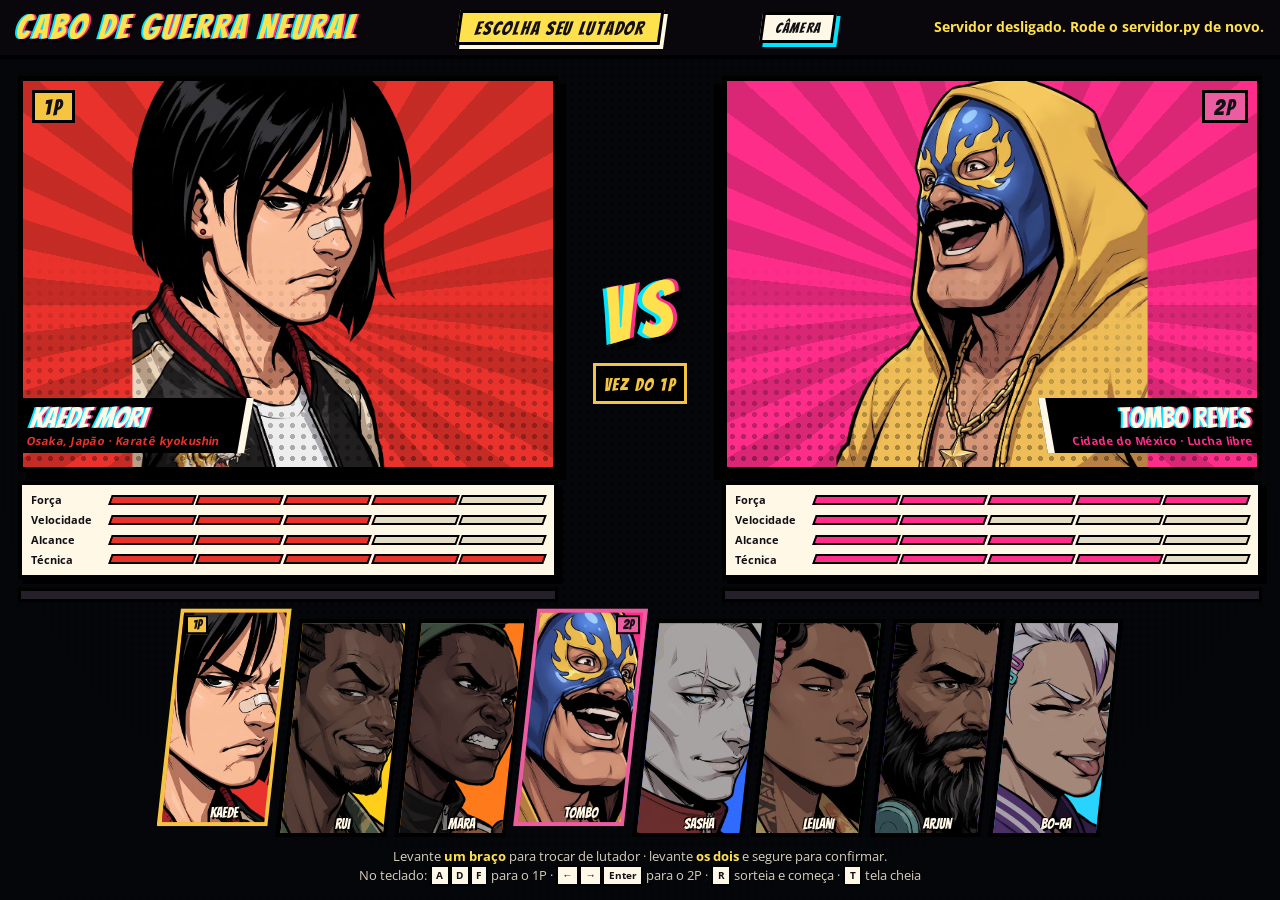
==== web/index.html @ 5a5dfa0a "Cabo de Guerra Neural: primeira versão do repositório Jogo de cabo de guerra corporal para dois joga" ====
<!DOCTYPE html>
<html lang="pt-BR">
<head>
<meta charset="utf-8">
<meta name="viewport" content="width=device-width, initial-scale=1">
<title>Cabo de Guerra Neural</title>
<link rel="stylesheet" href="estilo.css?v=2">
</head>
<body class="selecionando">

<!-- ================================================= camera, atras de tudo -->
<div id="palco">
  <video id="video" autoplay muted playsinline></video>
  <!-- a textura fica ENTRE o video e o canvas: se ficar por cima, a reticula
       picota o esqueleto, que e justamente o que precisa estar nitido -->
  <div id="textura"></div>
  <canvas id="esqueletos"></canvas>
</div>

<div id="modos">
  <span id="m-ensaio" class="bangers escondido">MODO ENSAIO</span>
  <span id="m-pausa" class="bangers escondido">PAUSA</span>
</div>

<!-- cartaz de HQ: entra batendo, some sozinho -->
<div id="cartaz" class="escondido">
  <div class="cz-fundo"></div>
  <div class="cz-raios"></div>
  <div class="cz-faixa">
    <img id="cz-retrato" alt="">
    <div class="cz-txt">
      <div id="cz-texto" class="bangers"></div>
      <div id="cz-sub" class="bangers"></div>
    </div>
  </div>
</div>

<!-- ================================================= TELA 1: selecao -->
<section id="selecao">

  <header class="faixa">
    <h1 class="logo bangers grito">CABO DE GUERRA NEURAL</h1>
    <div class="sub bangers">ESCOLHA SEU LUTADOR</div>
    <button id="btn-config" class="bangers">C&Acirc;MERA</button>
    <div id="sel-aviso"></div>
  </header>

  <div class="arena">
    <section class="lutador l1" id="sel1">
      <div class="quadro">
        <div class="raios"></div>
        <img class="fig" alt="">
        <div class="retic"></div>
        <span class="tag bangers">1P</span>
        <div class="placa"><h2 class="nome"></h2><div class="meta"></div></div>
        <div class="trava">PRONTO!</div>
      </div>
      <div class="stats"></div>
      <div class="conf"><i></i></div>
    </section>

    <div class="meio">
      <div class="vsmark bangers grito">VS</div>
      <div class="vez" id="vez"></div>
    </div>

    <section class="lutador l2" id="sel2">
      <div class="quadro">
        <div class="raios"></div>
        <img class="fig" alt="">
        <div class="retic"></div>
        <span class="tag bangers">2P</span>
        <div class="placa"><h2 class="nome"></h2><div class="meta"></div></div>
        <div class="trava">PRONTO!</div>
      </div>
      <div class="stats"></div>
      <div class="conf"><i></i></div>
    </section>
  </div>

  <nav class="roster" id="roster"></nav>

  <p class="dica" id="dica-sel">
    Levante <b>um bra&ccedil;o</b> para trocar de lutador &middot;
    levante <b>os dois</b> e segure para confirmar.
    <br>No teclado: <kbd>A</kbd><kbd>D</kbd><kbd>F</kbd> para o 1P &middot;
    <kbd>&larr;</kbd><kbd>&rarr;</kbd><kbd>Enter</kbd> para o 2P &middot;
    <kbd>R</kbd> sorteia e come&ccedil;a &middot; <kbd>T</kbd> tela cheia
  </p>

</section>

<!-- ================================================= TELA 2: partida -->
<section id="partida" class="escondido">

  <header class="faixa">
    <h1 class="logo mini bangers grito">CABO DE GUERRA NEURAL</h1>
    <div class="pill bangers">RODADA 2 &middot; ESPELHO</div>
    <div class="diag">
      <span id="fps">--</span> FPS <span class="sep">&middot;</span>
      <span id="lat">--</span> ms <span class="sep">&middot;</span>
      <span id="modelo">yolo</span>
    </div>
  </header>

  <div class="corda-area">
    <div class="avatar a1" id="av1">
      <div class="moldura"><div class="raios"></div><img alt=""><span class="tag bangers">1P</span></div>
      <span class="nome"></span>
    </div>

    <div id="trilho">
      <div class="zona zona-j1"></div>
      <div class="zona zona-j2"></div>
      <div id="corda"></div>
      <div id="meio"></div>
      <div id="no"></div>
    </div>

    <div class="avatar a2" id="av2">
      <div class="moldura"><div class="raios"></div><img alt=""><span class="tag bangers">2P</span></div>
      <span class="nome"></span>
    </div>
  </div>

  <div class="centro">
    <div id="painel">
      <!-- faixa de quem e a vez: retrato + 1P/2P + nome, na cor do personagem -->
      <div id="p-quem">
        <img id="p-retrato" alt="">
        <span id="p-tag" class="bangers"></span>
        <span id="p-nome" class="bangers"></span>
      </div>
      <div id="p-titulo"></div>
      <canvas id="alvo" width="200" height="220"></canvas>
      <div id="p-contagem" class="bangers grito"></div>
      <div id="bloco-sem">
        <div id="p-rotulo">SEMELHAN&Ccedil;A</div>
        <div id="p-valor" class="bangers grito"></div>
      </div>
      <div id="p-dica"></div>
    </div>
  </div>

  <footer class="rodadas">
    <div class="chip">
      <div class="chip-n">1</div>
      <div><div class="chip-t">FAROESTE</div><div class="chip-s">rea&ccedil;&atilde;o ao sinal</div></div>
    </div>
    <div class="chip ativo">
      <div class="chip-n">2</div>
      <div><div class="chip-t">ESPELHO</div><div class="chip-s">agora</div></div>
    </div>
    <div class="chip">
      <div class="chip-n">3</div>
      <div><div class="chip-t">POLICHINELO</div><div class="chip-s">final &middot; vale o dobro</div></div>
    </div>
  </footer>

</section>

<!-- ================================================= configuracao -->
<section id="config" class="escondido">
  <div class="cfg-caixa">
    <header class="cfg-topo">
      <h2 class="bangers grito">CONFIGURA&Ccedil;&Atilde;O</h2>
      <button id="cfg-fechar" class="bangers">FECHAR</button>
    </header>
    <div class="cfg-corpo">
      <h3 class="bangers">C&Acirc;MERA</h3>
      <div id="cfg-cameras"></div>
      <p id="cfg-info"></p>
      <p class="cfg-pe">
        A escolha fica gravada neste navegador e volta sozinha na pr&oacute;xima vez.
        Se a c&acirc;mera for desligada, o jogo cai na padr&atilde;o.
      </p>

      <h3 class="bangers" style="margin-top:2.2vmin">IMAGEM</h3>
      <div id="cfg-controles"></div>
      <p class="cfg-pe" id="cfg-caps"></p>

      <h3 class="bangers" style="margin-top:2.2vmin">ENSAIO SOZINHO</h3>
      <div id="cfg-modos">
        <button id="cfg-solo" class="cam">
          <span class="n">E</span>
          <span class="rot">Jogar sozinho, contra voc&ecirc; mesmo</span>
          <span class="marca"></span>
        </button>
        <button id="cfg-pausa" class="cam">
          <span class="n">P</span>
          <span class="rot">Pausar a rodada onde est&aacute;</span>
          <span class="marca"></span>
        </button>
      </div>
      <p class="cfg-pe">
        No ensaio, a sua pose &eacute; fotografada no fim da etapa <b>segure a pose</b> e
        voc&ecirc; tem de reproduzi-la na etapa <b>copie a pose</b>. Segurou parado, nota
        alta; mexeu, cai. D&aacute; para percorrer a rodada inteira sem segunda pessoa.
        <b>Desligue antes da feira.</b>
      </p>
    </div>
  </div>
</section>

<div id="teclas">ESPA&Ccedil;O recome&ccedil;a &middot; ESC sele&ccedil;&atilde;o &middot; E ensaio sozinho &middot; P pausa &middot; C c&acirc;mera &middot; T tela cheia</div>

<script src="app.js?v=2"></script>
</body>
</html>
---- web/estilo.css ----
/* ==========================================================================
   Cabo de Guerra Neural - estetica "Punho de Nanquim"
   Arcade de luta dos anos 90 em papel de HQ: tinta quase preta, papel creme,
   reticula, raios girando, placas tortas com sombra dura e Bangers nos
   letreiros.

   IDENTIDADE TRAVADA (2a versao, 25/11 a noite). Nao muda mais ate o
   workshop, porque a captura da Figura 2 do banner sai desta tela.
   - Cores dos jogadores continuam amarelo/rosa, as mesmas da Figura 1.
   - A camera com os esqueletos continua visivel na partida. Os retratos
     entram como avatar no canto, nunca por cima do video.
   ========================================================================== */

@font-face { font-family: 'Bangers'; src: url('fontes/Bangers.ttf') format('truetype'); font-display: swap; }
@font-face { font-family: 'OS'; src: url('fontes/OS-Regular.ttf') format('truetype'); font-weight: 400; }
@font-face { font-family: 'OS'; src: url('fontes/OS-Bold.ttf') format('truetype'); font-weight: 700; }

:root {
  --tinta:  #121015;
  --papel:  #fff8e7;
  --j1:     #f5c542;   /* Jogador 1 - mesma da Figura 1 do banner */
  --j2:     #ec5ca0;   /* Jogador 2 - mesma da Figura 1 do banner */
  --cap:    #ffe14d;
  --cy:     #00e5ff;
  --mg:     #ff2d8a;
  --cinza:  #a9a294;
}

* { box-sizing: border-box; margin: 0; padding: 0; min-width: 0; }

html, body {
  height: 100%;
  background: var(--tinta);
  color: var(--papel);
  font: 700 16px/1.4 'OS', system-ui, sans-serif;
  overflow: hidden;
  /* cursor temático em vez de escondido: dá para operar o estande sem
     perder o mouse, e o desenho segue o traço de nanquim do resto */
  cursor: url('cursores/nanquim.svg') 3 2, auto;
}

.bangers {
  font-family: 'Bangers', Impact, sans-serif;
  font-weight: 400;
  letter-spacing: 0.09em;      /* Bangers e estreita: sem respiro vira borrao */
  line-height: 1;
}

/* letreiro com contorno e fantasma ciano/magenta - a assinatura do estilo.
   Tudo em em para o efeito encolher junto com a fonte: em px, um letreiro
   pequeno fica com mais contorno que letra. */
.grito {
  color: var(--cap);
  -webkit-text-stroke: 0.035em var(--tinta);
  paint-order: stroke fill;
  text-shadow: -0.055em 0 0 var(--cy), 0.055em 0 0 var(--mg), 0.08em 0.09em 0 #000;
}

/* ====================================================== camera (fundo de tudo) */
#palco { position: fixed; inset: 0; overflow: hidden; background: #05060a; }
#video, #esqueletos, #textura { position: absolute; inset: 0; width: 100%; height: 100%; }
#video {
  /* o recorte da analise acompanha estas duas variaveis (ver recorteFonte) */
  object-fit: var(--fit, cover);
  transform: scaleX(-1) scale(var(--zoom, 1));   /* espelhado, como num espelho */
  filter: saturate(0.85) contrast(1.08);
}
#textura {
  pointer-events: none;
  background:
    radial-gradient(ellipse at center, transparent 40%, rgba(5,6,10,0.88) 100%),
    radial-gradient(rgba(0,0,0,0.42) 1.5px, transparent 1.9px);
  background-size: auto, 8px 8px;
}
body.selecionando #video { filter: saturate(0.5) brightness(0.42) contrast(1.1); }

/* raios girando, usados nos quadros da selecao */
.raios {
  position: absolute; left: 50%; top: 58%; width: 230%; aspect-ratio: 1;
  translate: -50% -50%; pointer-events: none;
  background: repeating-conic-gradient(#0000 0 6deg, #00000026 6deg 12deg);
  animation: girar 24s steps(48) infinite;
}
.l2 .raios, .a2 .raios { animation-direction: reverse; }
@keyframes girar { to { rotate: 1turn; } }

.retic {
  position: absolute; inset: auto 0 0 0; height: 55%; pointer-events: none; opacity: 0.32;
  background: radial-gradient(#000 2.3px, transparent 2.7px) 0 0 / 11px 11px;
  -webkit-mask: linear-gradient(transparent, #000); mask: linear-gradient(transparent, #000);
}

.escondido { display: none !important; }

/* ====================================================== faixas comuns */
.faixa {
  display: flex; align-items: center; gap: 1.4vmin;
  padding: 1.1vmin 1.8vmin;
  background: rgba(10,8,12,0.92);
  border-bottom: 4px solid #000;
}
.logo { font-size: 3.8vmin; transform: skew(-6deg); white-space: nowrap; }
.logo.mini { font-size: 2.6vmin; }
.sub {
  font-size: 2.1vmin; background: var(--cap); color: var(--tinta);
  padding: 0.7vmin 1.6vmin 0.4vmin; border: 3px solid #000;
  box-shadow: 4px 4px 0 var(--papel); transform: skew(-8deg);
}
.pill {
  margin-left: auto; font-size: 1.7vmin; background: var(--papel); color: var(--tinta);
  padding: 0.7vmin 1.3vmin 0.4vmin; border: 3px solid #000;
  box-shadow: 4px 4px 0 var(--cy); transform: skew(-8deg);
}
.diag {
  font: 700 1.25vmin/1.4 'OS', sans-serif; color: var(--cinza);
  font-variant-numeric: tabular-nums; min-width: 16vmin; text-align: right;
}
.diag .sep { opacity: 0.4; }

/* ====================================================== TELA: SELECAO */
#selecao {
  position: fixed; inset: 0;
  display: grid; grid-template-rows: auto 1fr auto auto;
}
#selecao .faixa { justify-content: space-between; }
#sel-aviso {
  font-size: 1.5vmin; color: var(--cap); text-align: right; min-width: 22vmin;
}

.arena {
  display: grid; grid-template-columns: 1fr 15vmin 1fr;
  gap: 1.6vmin; align-items: center; padding: 1.6vmin 2vmin;
  min-height: 0;
}
.lutador { display: flex; flex-direction: column; gap: 1vmin; min-height: 0; }

.quadro {
  position: relative; height: 44vh; overflow: hidden;
  border: 5px solid #000; background: var(--fc, #444);
  box-shadow: 8px 8px 0 #000;
  transition: background 0.2s steps(2);
}
.l2 .quadro { box-shadow: -8px 8px 0 #000; }

.quadro .fig {
  position: absolute; bottom: 0; left: 50%; height: 108%; width: auto; max-width: none;
  translate: -50% 0; pointer-events: none; user-select: none;
  animation: respira 1.6s steps(2) infinite alternate;
}
.l2 .quadro .fig { scale: -1 1; }
@keyframes respira { to { transform: translateY(-6px); } }

.quadro.entrou .fig { animation: entraL 0.36s steps(5); }
.l2 .quadro.entrou .fig { animation-name: entraR; }
@keyframes entraL { from { transform: translateX(-40%); } }
@keyframes entraR { from { transform: translateX(40%); } }

.tag {
  position: absolute; top: 1vmin; left: 1vmin; z-index: 3;
  font-size: 2.4vmin; padding: 0.4vmin 1vmin 0.2vmin;
  border: 3px solid #000; color: var(--tinta);
}
.l1 .tag, .a1 .tag { background: var(--j1); }
.l2 .tag, .a2 .tag { background: var(--j2); left: auto; right: 1vmin; }

.placa {
  position: absolute; z-index: 3; left: -8px; bottom: 1.6vmin;
  padding: 0.8vmin 2.2vmin 0.5vmin 1.6vmin; background: #000;
  transform: skew(-10deg); border-right: 7px solid var(--papel);
}
.l2 .placa {
  left: auto; right: -8px; transform: skew(10deg);
  border-right: 0; border-left: 7px solid var(--papel); text-align: right;
  padding: 0.8vmin 1.6vmin 0.5vmin 2.2vmin;
}
.placa .nome {
  font-family: 'Bangers', Impact, sans-serif; font-weight: 400;
  font-size: 3.2vmin; line-height: 0.95; color: var(--papel);
  text-shadow: -2px 0 0 var(--cy), 2px 0 0 var(--mg);
}
.placa .meta { font-size: 1.25vmin; color: var(--fc, #fff); letter-spacing: 0.04em; }

/* carimbo PRONTO */
.trava {
  position: absolute; z-index: 4; inset: auto 0 38% 0; text-align: center;
  font-family: 'Bangers', Impact, sans-serif; font-weight: 400; font-size: 5vmin;
  color: var(--cap); -webkit-text-stroke: 3px #000;
  text-shadow: 5px 6px 0 #000; opacity: 0; transform: rotate(-9deg);
}
.lutador.pronto .trava { opacity: 1; animation: carimbo 0.36s steps(4); }
.lutador.pronto .quadro { outline: 5px solid var(--cap); outline-offset: -11px; }
@keyframes carimbo { from { transform: scale(2.4) rotate(-20deg); opacity: 0; } }

.stats {
  background: var(--papel); color: var(--tinta); border: 4px solid #000;
  padding: 0.8vmin 1vmin; display: grid; gap: 0.45vmin; box-shadow: 5px 5px 0 #000;
}
.linha { display: grid; grid-template-columns: 7em 1fr; align-items: center; font-size: 1.25vmin; }
.barra { display: grid; grid-template-columns: repeat(5, 1fr); gap: 3px; }
.barra i { height: 1.1vmin; border: 2px solid #000; transform: skew(-20deg); background: #e5dcc6; }
.barra i.on { background: var(--fc, #888); }

/* progresso de confirmacao com o corpo */
.conf { height: 1.6vmin; border: 3px solid #000; background: #241f28; }
.conf i { display: block; height: 100%; width: 0%; background: var(--cap); transition: width 0.1s linear; }

.meio { display: flex; flex-direction: column; align-items: center; gap: 1.4vmin; }
.vsmark { font-size: 8.5vmin; transform: rotate(-8deg); }
.vez {
  font-family: 'Bangers', Impact, sans-serif; font-weight: 400; font-size: 2vmin;
  letter-spacing: 0.08em; white-space: nowrap;
  text-align: center; padding: 0.6vmin 0.9vmin 0.4vmin; border: 3px solid currentColor; background: #000;
}

/* na selecao, a legenda de teclas da partida nao aparece */
body.selecionando #teclas { display: none; }

.roster { display: flex; justify-content: center; padding: 0 2.6vmin; }
.tile {
  position: relative; flex: 1 1 0; max-width: 15vmin; aspect-ratio: 0.62;
  margin: 0 -0.9vmin; border: 0; background: #000;
  cursor: url('cursores/mao.svg') 14 2, pointer;
  clip-path: polygon(18% 0, 100% 0, 82% 100%, 0 100%);
  transition: transform 0.12s steps(2);
}
.tile .in {
  position: absolute; inset: 4px 5px; overflow: hidden; background: var(--fc, #333);
  clip-path: polygon(18% 0, 100% 0, 82% 100%, 0 100%);
}
.tile img {
  position: absolute; inset: 0; width: 100%; height: 100%; object-fit: cover;
  filter: saturate(0.65) brightness(0.7); transition: filter 0.1s steps(2);
}
.tile .n {
  position: absolute; left: 0; right: 0; bottom: 0.6vmin; text-align: center;
  font-family: 'Bangers', Impact, sans-serif; font-weight: 400; font-size: 1.6vmin;
  color: var(--papel); text-shadow: 2px 2px 0 #000, -1px -1px 0 #000;
}
.tile.c1 img, .tile.c2 img { filter: none; }
.tile.c1, .tile.c2 { transform: translateY(-1.2vmin); z-index: 2; }
.tile.c1 { background: var(--j1); } .tile.c2 { background: var(--j2); }
.tile.c1.c2 { background: var(--cap); }
.marca {
  position: absolute; top: 0.7vmin; z-index: 3;
  font-family: 'Bangers', Impact, sans-serif; font-weight: 400; font-size: 1.4vmin;
  padding: 0.2vmin 0.5vmin 0.05vmin; border: 2px solid #000; color: var(--tinta);
}
.marca.m1 { left: 22%; background: var(--j1); }
.marca.m2 { right: 6%; background: var(--j2); }

.dica {
  padding: 1.2vmin 2vmin 1.6vmin; text-align: center;
  font: 400 1.4vmin/1.5 'OS', sans-serif; color: #d8d0bd;
}
.dica b { color: var(--cap); font-weight: 700; }
.dica kbd {
  font: 700 1.15vmin 'OS', sans-serif; background: var(--papel); color: var(--tinta);
  border: 2px solid #000; padding: 0.15vmin 0.5vmin;
}

/* ====================================================== TELA: PARTIDA */
#partida {
  position: fixed; inset: 0;
  display: grid; grid-template-rows: auto auto 1fr auto;
}

.corda-area {
  display: grid; grid-template-columns: auto 1fr auto; gap: 1.4vmin;
  align-items: center; padding: 1.2vmin 1.8vmin;
  background: rgba(10,8,12,0.9); border-bottom: 4px solid #000;
}
.avatar { position: relative; width: 11vmin; }
.avatar .moldura {
  position: relative; height: 7.4vmin; overflow: hidden;
  border: 4px solid #000; background: var(--fc, #444); box-shadow: 4px 4px 0 #000;
}
.a2 .moldura { box-shadow: -4px 4px 0 #000; }
.avatar img {
  position: absolute; bottom: -12%; left: 50%; height: 150%; width: auto; max-width: none;
  translate: -50% 0;
}
.a2 img { scale: -1 1; }
.avatar .tag { top: 0.3vmin; left: 0.3vmin; font-size: 1.5vmin; padding: 0.15vmin 0.6vmin 0.05vmin; }
.a2 .tag { left: auto; right: 0.3vmin; }
.avatar .nome {
  display: block; margin-top: 0.4vmin; text-align: center;
  font-family: 'Bangers', Impact, sans-serif; font-weight: 400; font-size: 1.5vmin;
  color: var(--papel);
}

#trilho {
  position: relative; height: 6.6vmin;
  background: #05060a; border: 4px solid #000;
  box-shadow: inset 0 0 0 3px #1c1821;
}
.zona { position: absolute; top: 0; bottom: 0; width: 9%; }
.zona-j1 { left: 0;  background: repeating-linear-gradient(45deg, #5c4a10 0 9px, #43360b 9px 18px); }
.zona-j2 { right: 0; background: repeating-linear-gradient(45deg, #5c1640 9px 18px, #431030 0 9px); }
#corda {
  position: absolute; left: 9%; right: 9%; top: 50%; height: 1.5vmin;
  transform: translateY(-50%);
  background: repeating-linear-gradient(60deg, #c9a46b 0 7px, #9c7b46 7px 14px);
  border-top: 2px solid #e3c694; border-bottom: 2px solid #6d5230;
}
#meio { position: absolute; left: 50%; top: 6%; bottom: 6%; width: 3px; margin-left: -1.5px; background: #3b3340; }
#no {
  position: absolute; left: 50%; top: 7%; bottom: 7%; width: 2.8vmin; margin-left: -1.4vmin;
  background: var(--mg); border: 3px solid var(--papel);
  box-shadow: 0 0 2.5vmin rgba(255,45,138,0.6);
  transform: translateX(var(--pos, 0px));
  transition: transform 0.55s cubic-bezier(0.34, 1.4, 0.5, 1);
}

.centro { position: relative; }
#painel {
  position: absolute; left: 50%; top: 50%; transform: translate(-50%, -50%);
  width: 54vmin; padding: 0 0 2.4vmin;
  background: rgba(10,8,12,0.93); border: 5px solid #000;
  outline: 3px solid var(--papel); outline-offset: -11px;
  box-shadow: 9px 9px 0 rgba(0,0,0,0.8);
  text-align: center; display: flex; flex-direction: column; align-items: center; gap: 1.4vmin;
}

/* faixa de quem e a vez. Fundo chapado na cor do personagem e texto preto ou
   creme conforme a luminancia: le-se de longe seja qual for o lutador. */
#p-quem {
  align-self: stretch; display: flex; align-items: center; gap: 1.2vmin;
  padding: 0.8vmin 1.6vmin; margin-bottom: 0.6vmin;
  background: var(--fc, #888); color: var(--fct, #121015);
  border-bottom: 5px solid #000;
}
#p-retrato {
  width: 7.4vmin; height: 7.4vmin; object-fit: cover; object-position: 50% 38%;
  border: 3px solid #000; background: rgba(0,0,0,0.25); flex: none;
}
#p-tag {
  font-size: 2.2vmin; padding: 0.3vmin 0.9vmin 0.1vmin;
  border: 3px solid #000; color: #121015; background: var(--jc, #fff); flex: none;
}
#p-nome {
  font-size: 5.4vmin; line-height: 1; text-align: left; flex: 1;
  text-shadow: 2px 3px 0 rgba(0,0,0,0.35);
  white-space: nowrap; overflow: hidden; text-overflow: ellipsis;
}
#p-titulo {
  font-family: 'Bangers', Impact, sans-serif; font-weight: 400; font-size: 4.2vmin;
  line-height: 1.05; color: var(--papel); text-shadow: 3px 4px 0 #000;
  padding: 0 1.6vmin;
}
#p-contagem { font-size: 11vmin; }
#p-rotulo { font-size: 1.5vmin; color: var(--cinza); letter-spacing: 0.22em; }
#p-valor  { font-size: 8.5vmin; }
#p-dica   { font: 700 1.9vmin/1.35 'OS', sans-serif; color: var(--papel); }
#alvo { width: 15vmin; height: 16.5vmin; }
#bloco-sem { display: flex; flex-direction: column; align-items: center; gap: 0.3vmin; }
/* o painel perdeu o padding lateral por causa da faixa: devolve aos filhos */
#painel > *:not(#p-quem) { max-width: calc(100% - 3.2vmin); }

/* balao de fala, para a dica do pior membro */
#p-dica.balao {
  position: relative; background: #fff; color: var(--tinta);
  border: 3px solid #000; border-radius: 22px; padding: 0.8vmin 1.4vmin;
}
#p-dica.balao::before {
  content: ""; position: absolute; top: -15px; left: 28px;
  border: 8px solid transparent; border-bottom: 10px solid #000;
}
#p-dica.balao::after {
  content: ""; position: absolute; top: -8px; left: 31px;
  border: 6px solid transparent; border-bottom: 8px solid #fff;
}

.cor-j1 { color: var(--j1); }
.cor-j2 { color: var(--j2); }

.rodadas {
  display: grid; grid-template-columns: repeat(3, 1fr); gap: 1.2vmin;
  padding: 1.2vmin 1.8vmin 3.4vmin;   /* espaco para a legenda de teclas */
  background: rgba(10,8,12,0.92); border-top: 4px solid #000;
}
.chip {
  display: flex; align-items: center; gap: 1.1vmin;
  padding: 0.9vmin 1.2vmin; border: 3px solid #000; background: #1a1620;
  opacity: 0.5; transform: skew(-7deg);
}
.chip > * { transform: skew(7deg); }
.chip.ativo { background: var(--cap); color: var(--tinta); opacity: 1; box-shadow: 4px 4px 0 #000; }
.chip-n { font-family: 'Bangers', Impact, sans-serif; font-weight: 400; font-size: 2.4vmin; width: 2.6vmin; }
.chip-t { font-family: 'Bangers', Impact, sans-serif; font-weight: 400; font-size: 1.7vmin; }
.chip-s { font: 400 1.25vmin 'OS', sans-serif; margin-top: 0.2vmin; }

#teclas {
  position: fixed; left: 0; right: 0; bottom: 0.3vmin; text-align: center;
  font: 400 1.15vmin 'OS', sans-serif; color: #6b6373; pointer-events: none;
}

/* o no ja usa transform para a posicao: a pulsacao tem de reaplica-la */
@keyframes pulsaNo {
  0%, 100% { transform: translateX(var(--pos, 0px)) scale(1); }
  50%      { transform: translateX(var(--pos, 0px)) scale(1.18); }
}
#no.pulsando { animation: pulsaNo 0.6s steps(2) infinite; }

@media (prefers-reduced-motion: reduce) { * { animation: none !important; } }

/* ====================================================== configuracao de camera */
#btn-config {
  font-size: 1.6vmin; letter-spacing: 0.08em;
  background: var(--papel); color: var(--tinta);
  border: 3px solid #000; box-shadow: 4px 4px 0 var(--cy);
  padding: 0.7vmin 1.3vmin 0.45vmin; transform: skew(-8deg);
  cursor: url('cursores/mao.svg') 14 2, pointer;
}
#btn-config:active { transform: skew(-8deg) translate(3px, 3px); box-shadow: 1px 1px 0 var(--cy); }

#config {
  position: fixed; inset: 0; z-index: 50;
  display: flex; align-items: center; justify-content: flex-start;
  padding: 0 0 0 6vmin;
  background: linear-gradient(90deg, rgba(8,6,10,0.92) 0%, rgba(8,6,10,0.75) 45%, transparent 75%);
}
/* enquanto configura, a camera fica clara: e o que se esta olhando */
body.configurando #video { filter: saturate(0.9) contrast(1.05) !important; }

.cfg-caixa {
  width: 56vmin; max-height: 86vh; overflow: auto;
  background: rgba(14,11,18,0.97); border: 5px solid #000;
  outline: 3px solid var(--papel); outline-offset: -11px;
  box-shadow: 9px 9px 0 rgba(0,0,0,0.8);
}
.cfg-topo {
  display: flex; align-items: center; justify-content: space-between; gap: 1.4vmin;
  padding: 1.2vmin 1.8vmin; border-bottom: 5px solid #000; background: rgba(0,0,0,0.35);
}
.cfg-topo h2 { font-size: 3vmin; transform: skew(-6deg); }
#cfg-fechar {
  font-size: 1.6vmin; letter-spacing: 0.08em;
  background: var(--cap); color: var(--tinta); border: 3px solid #000;
  box-shadow: 4px 4px 0 #000; padding: 0.6vmin 1.2vmin 0.4vmin; transform: skew(-8deg);
  cursor: url('cursores/mao.svg') 14 2, pointer;
}
.cfg-corpo { padding: 1.8vmin; }
.cfg-corpo h3 {
  font-size: 1.9vmin; letter-spacing: 0.12em; color: var(--cap);
  margin-bottom: 1.1vmin;
}
#cfg-cameras { display: flex; flex-direction: column; gap: 0.9vmin; }

.cam {
  display: flex; align-items: center; gap: 1.2vmin; width: 100%; text-align: left;
  padding: 1vmin 1.2vmin; background: #1b1722; color: var(--papel);
  border: 3px solid #000; font: 700 1.5vmin/1.3 'OS', sans-serif;
  cursor: url('cursores/mao.svg') 14 2, pointer;
}
.cam:hover { background: #262033; }
.cam.ativa { background: var(--cap); color: var(--tinta); box-shadow: 4px 4px 0 #000; }
.cam .n {
  font-family: 'Bangers', Impact, sans-serif; font-weight: 400; font-size: 2.2vmin;
  width: 3vmin; flex: none; text-align: center;
  border: 2px solid currentColor; padding: 0.1vmin 0;
}
.cam .rot { flex: 1; overflow: hidden; text-overflow: ellipsis; }
.cam .marca {
  font-family: 'Bangers', Impact, sans-serif; font-weight: 400; font-size: 1.4vmin;
  letter-spacing: 0.08em; flex: none;
}
.cam.ocupada { opacity: 0.55; }

#cfg-info {
  margin-top: 1.2vmin; font: 400 1.4vmin/1.5 'OS', sans-serif; color: var(--cy);
  font-variant-numeric: tabular-nums;
}
.cfg-pe { margin-top: 1.4vmin; font: 400 1.3vmin/1.5 'OS', sans-serif; color: #8e8678; }

/* ====================================================== avisos de modo */
#modos {
  position: fixed; left: 50%; top: 12.5vmin; z-index: 40;
  transform: translateX(-50%);
  display: flex; gap: 1.2vmin; pointer-events: none;
}
#modos span {
  font-size: 2vmin; letter-spacing: 0.1em;
  padding: 0.7vmin 1.4vmin 0.45vmin; border: 4px solid #000;
  box-shadow: 5px 5px 0 #000; transform: skew(-8deg);
}
#m-ensaio { background: var(--cy); color: var(--tinta); }
#m-pausa  { background: var(--mg); color: var(--papel); animation: pisca 1s steps(2) infinite; }
@keyframes pisca { 50% { opacity: 0.35; } }

#cfg-modos { display: flex; flex-direction: column; gap: 0.9vmin; }
.cam.ligado { background: var(--cy); color: var(--tinta); box-shadow: 4px 4px 0 #000; }

/* ====================================================== ajustes de imagem */
#cfg-controles { display: flex; flex-direction: column; gap: 0.8vmin; }
.aj {
  display: grid; grid-template-columns: 11em 1fr auto; gap: 1vmin;
  align-items: center; font: 700 1.35vmin/1.3 'OS', sans-serif;
}
.aj-rot { color: #c9c2b4; }
.aj-val { color: var(--cy); font-variant-numeric: tabular-nums; min-width: 4.5em; text-align: right; }
.aj-bs { display: flex; gap: 0.5vmin; flex-wrap: wrap; grid-column: 2 / -1; }
.aj-b {
  font: 700 1.3vmin 'OS', sans-serif; padding: 0.45vmin 0.9vmin;
  background: #1b1722; color: var(--papel); border: 2px solid #000;
  cursor: url('cursores/mao.svg') 14 2, pointer;
}
.aj-b:hover { background: #262033; }
.aj-b.on { background: var(--cy); color: var(--tinta); }
#aj-reset { margin-top: 0.8vmin; justify-self: start; background: var(--papel); color: var(--tinta); }

.aj input[type=range] {
  -webkit-appearance: none; appearance: none; height: 1.5vmin;
  background: #241f28; border: 2px solid #000; cursor: url('cursores/mao.svg') 14 2, pointer;
}
.aj input[type=range]::-webkit-slider-thumb {
  -webkit-appearance: none; appearance: none;
  width: 1.6vmin; height: 2.4vmin; background: var(--cap);
  border: 2px solid #000; box-shadow: 2px 2px 0 #000;
}

/* ====================================================== cartaz de HQ */
#cartaz {
  position: fixed; inset: 0; z-index: 60; overflow: hidden;
  display: flex; align-items: center; justify-content: center;
  pointer-events: none;
}
#cartaz .cz-fundo { position: absolute; inset: 0; background: var(--cz, #00e5ff); opacity: 0; }
#cartaz .cz-raios {
  position: absolute; left: 50%; top: 50%; width: 220%; aspect-ratio: 1;
  translate: -50% -50%; opacity: 0;
  background: repeating-conic-gradient(#0000 0 5deg, #00000026 5deg 10deg);
  animation: girar 18s steps(40) infinite;
}
#cartaz.cheio .cz-fundo { opacity: 0.93; animation: czEntra 0.16s steps(2); }
#cartaz.cheio .cz-raios { opacity: 1; }
@keyframes czEntra { from { opacity: 0; } }

.cz-faixa {
  position: relative; width: 118%;
  display: flex; align-items: center; justify-content: center; gap: 2.6vmin;
  padding: 1.6vmin 4vmin;
  background: var(--cz, #00e5ff);
  border-top: 6px solid #000; border-bottom: 6px solid #000;
  box-shadow: 0 1.2vmin 0 rgba(0, 0, 0, 0.55);
  transform: skew(-9deg);
  animation: czFaixa 0.24s cubic-bezier(0.2, 1.7, 0.4, 1) both;
}
@keyframes czFaixa { from { transform: skew(-9deg) scaleY(0.04); } }

#cz-retrato {
  width: 15vmin; height: 15vmin; object-fit: cover; object-position: 50% 34%;
  border: 5px solid #000; background: rgba(0, 0, 0, 0.25);
  transform: skew(9deg);
  animation: czRetrato 0.34s steps(4) both;
}
@keyframes czRetrato { from { transform: skew(9deg) translateX(-40%); opacity: 0; } }

.cz-txt { transform: skew(9deg); text-align: left; }
#cz-texto {
  font-size: 9vmin; line-height: 0.95; color: var(--papel);
  -webkit-text-stroke: 0.03em #000; paint-order: stroke fill;
  text-shadow: 0.05em 0.06em 0 #000;
  animation: czSlam 0.28s steps(5) both;
}
#cz-sub {
  font-size: 3vmin; letter-spacing: 0.12em; color: #121015; margin-top: 0.4vmin;
  animation: czSlam 0.28s 0.07s steps(5) both;
}
@keyframes czSlam { from { transform: scale(2.8) rotate(-7deg); opacity: 0; } }
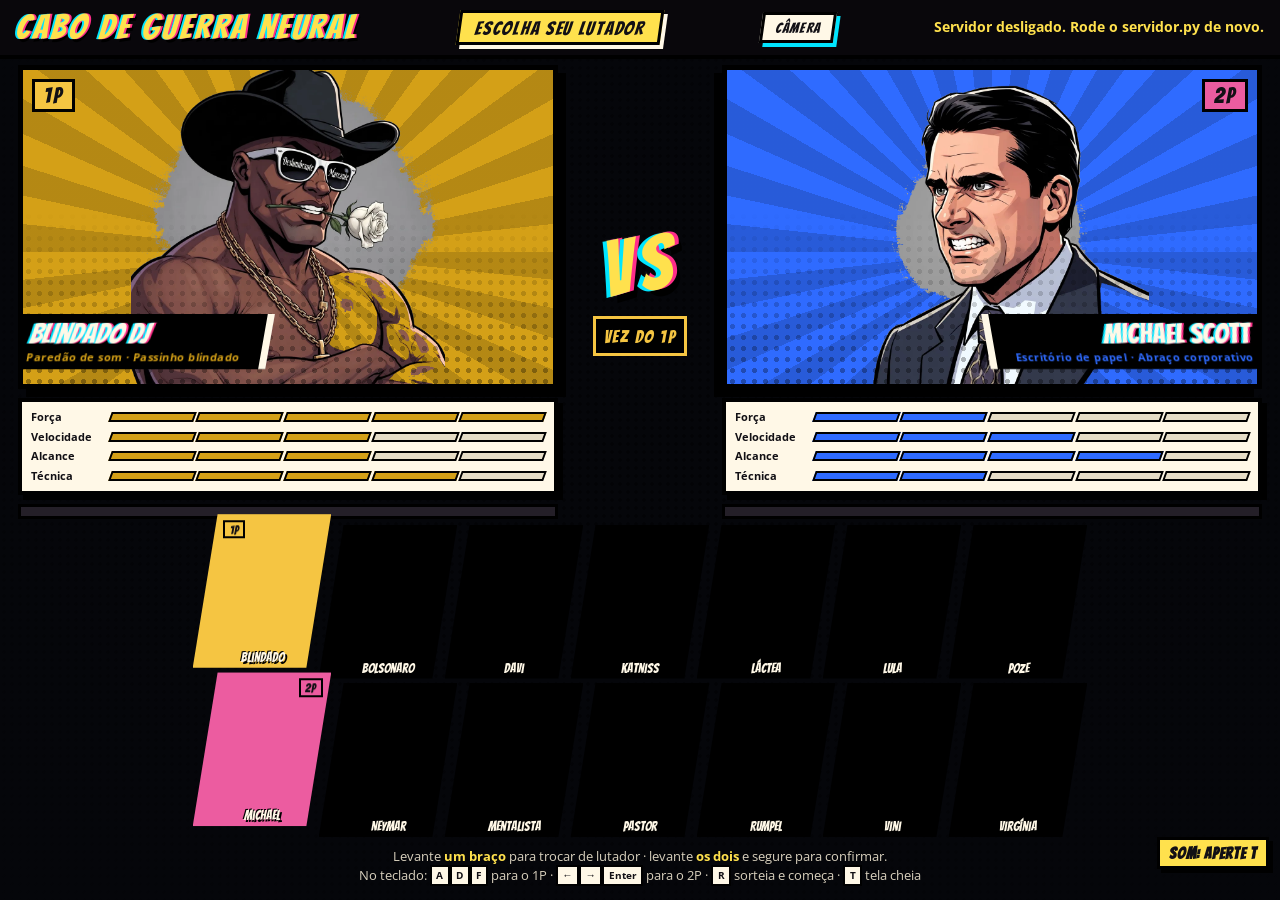
==== commit b2f998d7: "Fase 0 da animação: camada fx/, estúdio com folha de contato e a troca rápida A camada de efeitos é " ====
--- a/web/index.html
+++ b/web/index.html
@@ -4,7 +4,7 @@
 <meta charset="utf-8">
 <meta name="viewport" content="width=device-width, initial-scale=1">
 <title>Cabo de Guerra Neural</title>
-<link rel="stylesheet" href="estilo.css?v=2">
+<link rel="stylesheet" href="estilo.css?v=3">
 </head>
 <body class="selecionando">
 
@@ -20,7 +20,31 @@
 <div id="modos">
   <span id="m-ensaio" class="bangers escondido">MODO ENSAIO</span>
   <span id="m-pausa" class="bangers escondido">PAUSA</span>
+  <span id="m-gravando" class="bangers escondido">● GRAVANDO TESTE</span>
 </div>
+
+<!-- instruções da rodada -->
+<section id="tutorial" class="escondido">
+  <div class="tut-caixa">
+    <header class="tut-topo">
+      <span id="tut-n" class="bangers"></span>
+      <h2 id="tut-titulo" class="bangers grito"></h2>
+      <span id="tut-tempo" class="bangers"></span>
+    </header>
+    <div class="tut-corpo">
+      <img id="tut-img" alt="">
+      <p id="tut-texto"></p>
+    </div>
+    <footer class="tut-pe">
+      <b>I</b> liga e desliga as instru&ccedil;&otilde;es &middot;
+      elas voltam sozinhas na pr&oacute;xima partida
+    </footer>
+  </div>
+</section>
+
+<!-- sinal do Faroeste. SEM animação de entrada de propósito: é dele que o
+     tempo de reação é medido, então ele tem de aparecer inteiro de uma vez. -->
+<div id="sinal" class="escondido"><span class="bangers">SAQUE!</span></div>
 
 <!-- cartaz de HQ: entra batendo, some sozinho -->
 <div id="cartaz" class="escondido">
@@ -95,7 +119,7 @@
 
   <header class="faixa">
     <h1 class="logo mini bangers grito">CABO DE GUERRA NEURAL</h1>
-    <div class="pill bangers">RODADA 2 &middot; ESPELHO</div>
+    <div id="pilula" class="pill bangers">RODADA 2 &middot; ESPELHO</div>
     <div class="diag">
       <span id="fps">--</span> FPS <span class="sep">&middot;</span>
       <span id="lat">--</span> ms <span class="sep">&middot;</span>
@@ -179,6 +203,20 @@
       <div id="cfg-controles"></div>
       <p class="cfg-pe" id="cfg-caps"></p>
 
+      <h3 class="bangers" style="margin-top:2.2vmin">INSTRU&Ccedil;&Otilde;ES</h3>
+      <div id="cfg-tut">
+        <button id="cfg-tutorial" class="cam">
+          <span class="n">I</span>
+          <span class="rot">Mostrar o tutorial antes de cada rodada</span>
+          <span class="marca"></span>
+        </button>
+      </div>
+      <p class="cfg-pe">
+        Come&ccedil;a sempre ligado. Se voc&ecirc; desligar no meio de um cabo de guerra,
+        ele volta ligado na pr&oacute;xima partida &mdash; quem chega na feira nunca
+        viu o jogo.
+      </p>
+
       <h3 class="bangers" style="margin-top:2.2vmin">ENSAIO SOZINHO</h3>
       <div id="cfg-modos">
         <button id="cfg-solo" class="cam">
@@ -198,12 +236,39 @@
         alta; mexeu, cai. D&aacute; para percorrer a rodada inteira sem segunda pessoa.
         <b>Desligue antes da feira.</b>
       </p>
+
+      <h3 class="bangers" style="margin-top:2.2vmin">REGISTRO DO TESTE</h3>
+      <div class="aj">
+        <span class="aj-rot">Nome do teste</span>
+        <input type="text" id="cfg-rotulo" maxlength="40" placeholder="ex: 3m-de-distancia">
+      </div>
+      <div id="cfg-reg">
+        <button id="cfg-registrar" class="cam">
+          <span class="n">L</span>
+          <span class="rot">Gravar dados deste teste</span>
+          <span class="marca"></span>
+        </button>
+      </div>
+      <p class="cfg-pe">
+        Grava um n&uacute;mero por quadro &mdash; tempo de infer&ecirc;ncia, pessoas detectadas,
+        pontos confi&aacute;veis, semelhan&ccedil;a &mdash; e, ao parar, escreve um relat&oacute;rio em
+        <code>registros/</code> apontando o que saiu fora do esperado.
+        <b>Nenhuma imagem &eacute; gravada.</b> Com o modo ensaio ligado o teste
+        entra como <b>simulado</b>; sen&atilde;o, como <b>real</b>.
+      </p>
     </div>
   </div>
 </section>
 
 <div id="teclas">ESPA&Ccedil;O recome&ccedil;a &middot; ESC sele&ccedil;&atilde;o &middot; E ensaio sozinho &middot; P pausa &middot; C c&acirc;mera &middot; T tela cheia</div>
 
-<script src="app.js?v=2"></script>
+<!-- GSAP e Howler sao LOCAIS (web/vendor/): a feira pode nao ter internet.
+     Scripts classicos rodam antes dos modulos, entao `gsap` e `Howl` ja
+     existem quando fx/index.js executa. -->
+<script src="vendor/gsap.min.js"></script>
+<script src="vendor/CustomEase.min.js"></script>
+<script src="vendor/howler.min.js"></script>
+<script src="app.js?v=3"></script>
+<script type="module" src="fx/index.js?v=1"></script>
 </body>
 </html>
--- a/web/estilo.css
+++ b/web/estilo.css
@@ -567,3 +567,137 @@
   animation: czSlam 0.28s 0.07s steps(5) both;
 }
 @keyframes czSlam { from { transform: scale(2.8) rotate(-7deg); opacity: 0; } }
+
+/* ====================================================== registro de teste */
+#m-gravando { background: #e0263c; color: var(--papel); animation: pisca 1.1s steps(2) infinite; }
+#cfg-rotulo {
+  font: 700 1.35vmin 'OS', sans-serif; padding: 0.5vmin 0.8vmin;
+  background: #241f28; color: var(--papel); border: 2px solid #000;
+  grid-column: 2 / -1;
+}
+#cfg-rotulo::placeholder { color: #6b6373; }
+#cfg-reg { margin-top: 0.8vmin; }
+.cam.gravando { background: #e0263c; color: var(--papel); box-shadow: 4px 4px 0 #000; }
+.cfg-pe code { font-family: ui-monospace, Consolas, monospace; color: var(--cap); }
+
+/* ====================================================== sinal do Faroeste */
+#sinal {
+  position: fixed; inset: 0; z-index: 70;
+  display: flex; align-items: center; justify-content: center;
+  background: var(--cap); pointer-events: none;
+  /* nenhuma transição e nenhuma animação: tem de surgir pronto */
+}
+#sinal span {
+  font-size: 22vmin; color: var(--tinta);
+  -webkit-text-stroke: 0.025em var(--papel); paint-order: stroke fill;
+  text-shadow: 0.05em 0.06em 0 rgba(0, 0, 0, 0.35);
+  transform: skew(-8deg);
+}
+/* chips das rodadas: a ativa é decidida pelo servidor */
+.chip[data-r] { transition: none; }
+
+/* ====================================================== tutorial da rodada */
+#tutorial {
+  position: fixed; inset: 0; z-index: 55;
+  display: flex; align-items: center; justify-content: center;
+  background: rgba(8, 6, 10, 0.86);
+}
+.tut-caixa {
+  width: 76vmin; max-width: 94vw;
+  background: rgba(14, 11, 18, 0.98); border: 5px solid #000;
+  outline: 3px solid var(--papel); outline-offset: -11px;
+  box-shadow: 10px 10px 0 rgba(0, 0, 0, 0.8);
+}
+.tut-topo {
+  display: flex; align-items: center; gap: 1.6vmin;
+  padding: 1.4vmin 2vmin; background: var(--cap); border-bottom: 5px solid #000;
+}
+#tut-n {
+  font-size: 3.4vmin; color: var(--tinta); background: var(--papel);
+  border: 3px solid #000; padding: 0.2vmin 1.3vmin 0; flex: none;
+}
+#tut-titulo { font-size: 4vmin; flex: 1; transform: skew(-6deg); }
+#tut-tempo {
+  font-size: 2.6vmin; color: var(--tinta); flex: none;
+  font-variant-numeric: tabular-nums;
+}
+.tut-corpo {
+  display: grid; grid-template-columns: 38% 1fr; gap: 2vmin;
+  align-items: center; padding: 2.2vmin;
+}
+#tut-img { width: 100%; height: auto; }
+#tut-texto {
+  font: 700 2vmin/1.5 'OS', sans-serif; color: var(--papel);
+}
+#tut-texto b { color: var(--cap); }
+.tut-pe {
+  padding: 1.1vmin 2vmin 1.3vmin; border-top: 3px solid #000;
+  background: rgba(0, 0, 0, 0.35);
+  font: 400 1.4vmin 'OS', sans-serif; color: #8e8678; text-align: center;
+}
+.tut-pe b { color: var(--papel); }
+
+/* ====================================================== galeria de 14 */
+/* Com 8 cabia uma fileira só. Com 14, em fileira única cada retrato ficaria
+   com ~6,5vmin de largura — ninguém reconheceria o personagem de 2,5 m de
+   distância, que é onde os jogadores ficam. */
+.roster {
+  display: grid;
+  grid-template-columns: repeat(7, 1fr);
+  gap: 0.5vmin 0;
+  width: min(96vw, 98vmin);
+  margin: 0 auto;
+  padding: 0;
+}
+.tile { max-width: none; aspect-ratio: 0.9; margin: 0 -0.7vmin; }
+.tile .n { font-size: 1.4vmin; bottom: 0.4vmin; }
+.marca { font-size: 1.3vmin; }
+/* o quadro encolhe para as duas fileiras caberem na tela */
+.quadro { height: 36vh; }
+/* As novas artes são quadradas (2000x2000); as antigas eram retrato. Com
+   108% de altura o topo saía cortado — chapéu, mão levantada, cabelo. */
+.quadro .fig { height: 100%; }
+/* texto do cartaz segue a luminância da cor do personagem */
+#cz-texto { color: var(--cz-txt, #fff8e7); }
+#cz-sub { color: var(--cz-txt, #121015); opacity: 0.85; }
+
+/* ============================================================ camada de efeitos
+   Criada em JS por web/fx/selecao.js, uma vez, sobre o DOM que ja existia.
+   A .fig fica DENTRO da .fx-camada de proposito: a .fig carrega as animacoes
+   CSS `respira` e `entrou`, e animacao CSS ganha de estilo inline - o GSAP
+   mexendo no transform DELA seria ignorado enquanto o respira roda. Mexendo na
+   camada em volta, as duas convivem. */
+.quadro .fx-camada { position: absolute; inset: 0; pointer-events: none; }
+
+.quadro .fx-ant,
+.quadro .fx-sil {
+  position: absolute; bottom: 0; left: 50%; height: 100%; width: auto;
+  max-width: none; translate: -50% 0;
+  opacity: 0; visibility: hidden; pointer-events: none; user-select: none;
+}
+.l2 .quadro .fx-ant, .l2 .quadro .fx-sil { scale: -1 1; }
+
+/* a silhueta branca chapada do corte: sem desfoque, e corte seco */
+.quadro .fx-sil { filter: brightness(0) invert(1); }
+
+.quadro .fx-branco {
+  position: absolute; inset: 0; background: #fff;
+  opacity: 0; visibility: hidden; mix-blend-mode: screen;
+}
+
+/* estatica de TV no icone da grade, 2 quadros na troca */
+.tile .in { position: relative; }
+.tile .fx-ruido {
+  position: absolute; inset: 0; z-index: 2; opacity: 0; visibility: hidden;
+  mix-blend-mode: screen; background-size: 160% 160%;
+  background-image: url("data:image/svg+xml,%3Csvg xmlns='http://www.w3.org/2000/svg' width='64' height='64'%3E%3Cfilter id='n'%3E%3CfeTurbulence type='fractalNoise' baseFrequency='0.85' numOctaves='3' stitchTiles='stitch'/%3E%3C/filter%3E%3Crect width='64' height='64' filter='url(%23n)' opacity='0.75'/%3E%3C/svg%3E");
+}
+
+#fx-som-aviso {
+  position: fixed; right: 1.2vmin; bottom: 3.4vmin; z-index: 40;
+  font-family: Bangers, system-ui, sans-serif; font-size: 1.8vmin;
+  letter-spacing: 0.06em; color: var(--tinta, #121015);
+  background: var(--cap, #ffe14d); border: 3px solid #000;
+  padding: 0.3vmin 1vmin 0.1vmin; box-shadow: 4px 4px 0 #000;
+  display: none; pointer-events: none;
+}
